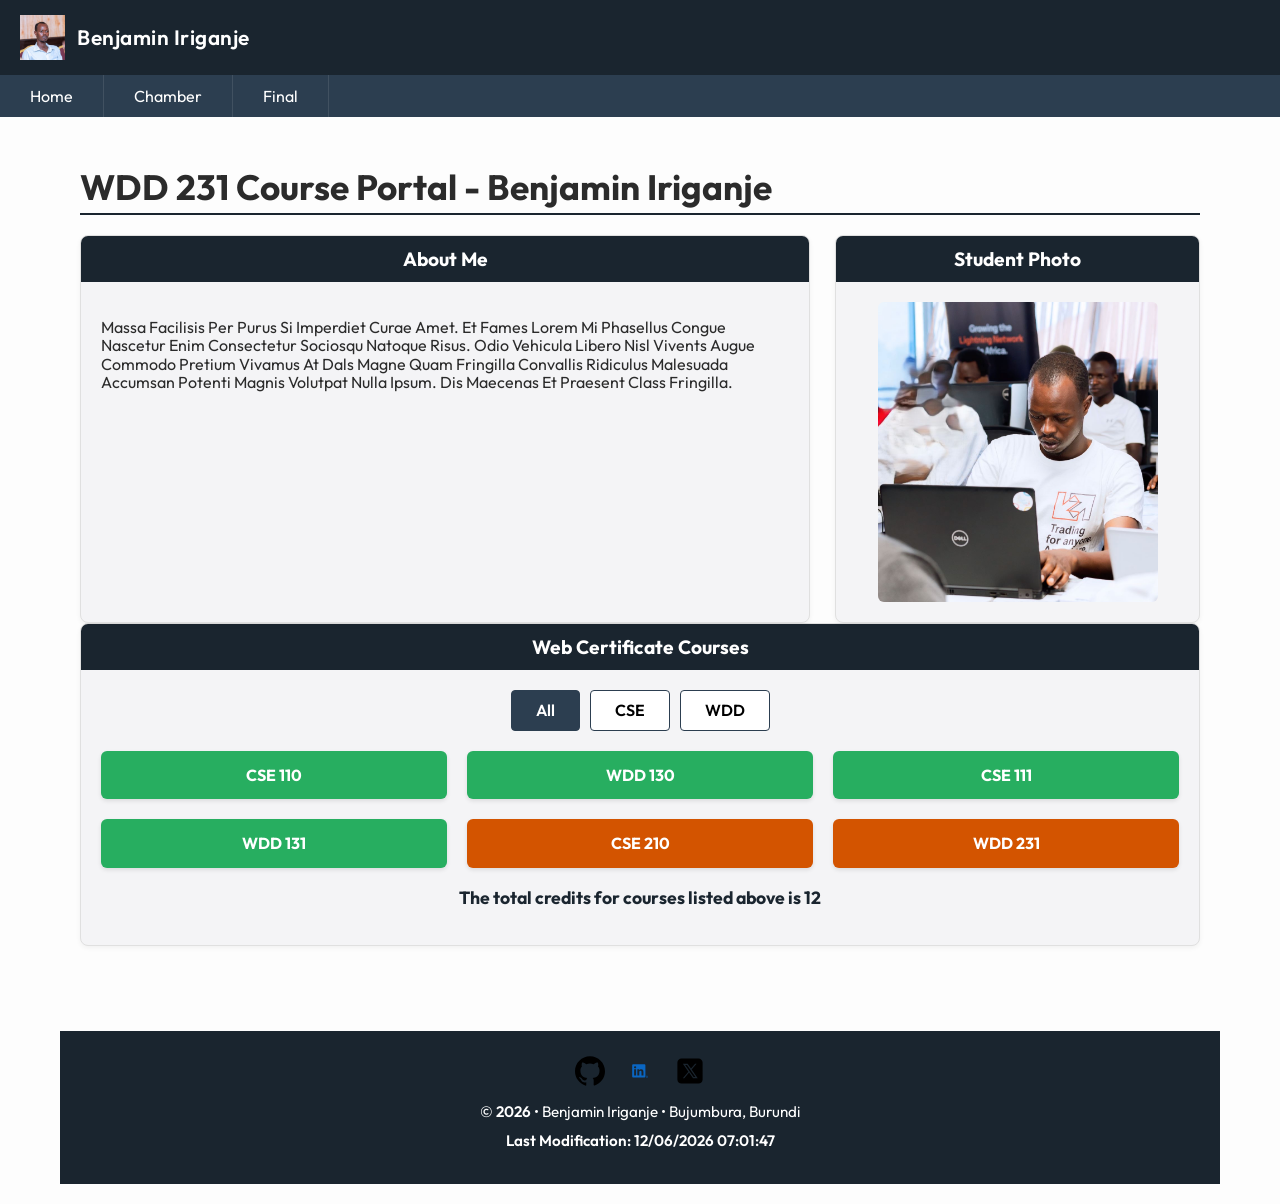
==== index.html @ ef9293f9 "first commit" ====
<!DOCTYPE html>
<html lang="en">
<head>
    <meta charset="UTF-8">
    <meta name="viewport" content="width=device-width, initial-scale=1.0">
    <title>WDD 231 Course Portal - Benjamin Iriganje</title>
    <meta name="description" content="Benjamin Iriganje's WDD 231 Course Portal home page, featuring a student profile and dynamic course filtering.">
    <meta name="author" content="Benjamin Iriganje">
    
    <!-- Google Fonts API -->
    <link rel="preconnect" href="https://fonts.googleapis.com">
    <link rel="preconnect" href="https://fonts.gstatic.com" crossorigin>
    <link href="https://fonts.googleapis.com/css2?family=Outfit:wght@300;400;600;700&display=swap" rel="stylesheet">
    
    <!-- CSS Stylesheets Cascade -->
    <link rel="stylesheet" href="styles/normalize.css">
    <link rel="stylesheet" href="styles/small.css">
    <link rel="stylesheet" href="styles/larger.css">
    
    <!-- Modular JavaScript Files -->
    <script src="scripts/navigation.js" defer></script>
    <script src="scripts/date.js" defer></script>
    <script src="scripts/course.js" defer></script>
</head>
<body>

    <header>
        <div class="header-container">
            <div class="logo-area">
                <img src="images/logo1.jpg" alt="Course Portal Logo" class="site-logo" width="45" height="45">
                <span>Benjamin Iriganje</span>
            </div>
            <button id="menu-toggle" aria-label="Toggle Menu">☰</button>
        </div>
        <nav id="primary-nav">
            <ul>
                <li><a href="#">Home</a></li>
                <li><a href="#">Chamber</a></li>
                <li><a href="#">Final</a></li>
            </ul>
        </nav>
    </header>

    <main>
        <main>
    <h1>WDD 231 Course Portal - Benjamin Iriganje</h1>
        
        <div class="profile-layout">
            <!-- Section 1: About Me -->
            <section class="card">
                <h2>About Me</h2>
                <div class="card-content">
                    <p>Massa Facilisis Per Purus Si Imperdiet Curae Amet. Et Fames Lorem Mi Phasellus Congue Nascetur Enim Consectetur Sociosqu Natoque Risus. Odio Vehicula Libero Nisl Vivents Augue Commodo Pretium Vivamus At Dals Magne Quam Fringilla Convallis Ridiculus Malesuada Accumsan Potenti Magnis Volutpat Nulla Ipsum. Dis Maecenas Et Praesent Class Fringilla.</p>
                </div>
            </section>

            <!-- Section 2: Student Photo -->
            <section class="card">
                <h2>Student Photo</h2>
                <div class="card-content centered-content">
                    <img src="images/profile.jpg" alt="Let's see my profile together" class="student-photo">
                </div>
            </section>
        </div>

        <!-- Section 3: Web Certificate Courses -->
        <section class="card full-width-card">
            <h2>Web Certificate Courses</h2>
            <div class="card-content">
                <div class="course-filters">
                    <button id="filter-all" class="filter-btn active">All</button>
                    <button id="filter-cse" class="filter-btn">CSE</button>
                    <button id="filter-wdd" class="filter-btn">WDD</button>
                </div>
                
                <div id="courses-container" class="courses-grid"></div>
                
                <p id="total-credits" class="credits-total"></p>
            </div>
        </section>
    </main>

    <footer>
        <div class="social-links">
            <a href="https://github.com"><img src="images/github.svg" alt="GitHub Logo"></a>
            <a href="https://linkedin.com"><img src="images/linkedin.svg" alt="LinkedIn Logo"></a>
            <a href="https://x.com"><img src="images/twiter.svg" alt="Twitter Logo that is called now X"></a>
        </div>
        <p>&copy; <span id="currentyear"></span> • Benjamin Iriganje • Bujumbura, Burundi</p>
        <p id="lastModified"></p>
    </footer>

</body>
</html>
---- styles/small.css ----
:root {
    --primary-font: 'Outfit', sans-serif;
    --bg-light: #fdfdfd;
    --card-surface: #f4f4f6;
    --dark-primary: #1a252f;
    --accent-color: #2c3e50;
    --completed-color: #27ae60;
    --incomplete-color: #d35400;
    --white: #ffffff;
    --text-main: #2b2b2b;
}

* {
    box-sizing: border-box;
}

body {
    font-family: var(--primary-font);
    background-color: var(--bg-light);
    color: var(--text-main);
    padding: 0;
    margin: 0;
}

header {
    background-color: var(--dark-primary);
    color: var(--white);
}

.header-container {
    display: flex;
    justify-content: space-between;
    align-items: center;
    padding: 15px 20px;
}

.logo-area {
    display: flex;
    align-items: center;
    gap: 12px;
}

.logo-area span {
    font-size: 1.3rem;
    font-weight: 600;
    letter-spacing: 0.5px;
}

#menu-toggle {
    font-size: 1.8rem;
    background: none;
    border: none;
    color: var(--white);
    cursor: pointer;
    padding: 5px 10px;
}

#primary-nav {
    display: none;
    background-color: var(--accent-color);
}

#primary-nav.open {
    display: block;
}

#primary-nav ul {
    list-style: none;
    padding: 0;
    margin: 0;
}

#primary-nav a {
    display: block;
    color: var(--white);
    text-decoration: none;
    padding: 15px;
    text-align: center;
    font-weight: 400;
    transition: background 0.2s;
    border-bottom: 1px solid rgba(255, 255, 255, 0.1);
}

#primary-nav li.active a {
    background-color: var(--dark-primary);
    font-weight: 700;
}

#primary-nav a:hover {
    background-color: rgba(255, 255, 255, 0.15);
}

main {
    padding: 20px;
    max-width: 1200px;
    margin: 0 auto;
}

h1 {
    font-size: 2.2rem;
    margin-top: 10px;
    margin-bottom: 20px;
    border-bottom: 2px solid var(--dark-primary);
    padding-bottom: 5px;
}

.card {
    border: 1px solid #e0e0e0;
    border-radius: 8px;
    margin-bottom: 25px;
    background-color: var(--card-surface);
    overflow: hidden;
    box-shadow: 0 2px 5px rgba(0,0,0,0.05);
}

.card h2 {
    background-color: var(--dark-primary);
    color: var(--white);
    margin: 0;
    padding: 12px;
    font-size: 1.2rem;
    text-align: center;
}

.card-content {
    padding: 20px;
}

.centered-content {
    display: flex;
    justify-content: center;
    align-items: center;
}

.student-photo {
    width: 100%;
    max-width: 280px;
    height: auto;
    border-radius: 6px;
    object-fit: cover;
    display: block;
}

.site-logo {
    display: block;
    object-fit: contain;
}

.course-filters {
    display: flex;
    justify-content: center;
    gap: 10px;
    margin-bottom: 20px;
}

.filter-btn {
    padding: 10px 24px;
    background-color: var(--white);
    border: 1px solid var(--accent-color);
    border-radius: 4px;
    cursor: pointer;
    font-family: var(--primary-font);
    font-weight: 600;
    transition: all 0.2s;
}

.filter-btn.active, .filter-btn:hover {
    background-color: var(--accent-color);
    color: var(--white);
}

.courses-grid {
    display: grid;
    grid-template-columns: 1fr;
    gap: 12px;
    margin-bottom: 20px;
}

.course-card {
    padding: 15px;
    text-align: center;
    font-weight: 700;
    border-radius: 6px;
    color: var(--white);
    box-shadow: 0 2px 4px rgba(0,0,0,0.1);
}

.course-card.completed {
    background-color: var(--completed-color);
}

.course-card.incomplete {
    background-color: var(--incomplete-color);
}

.credits-total {
    text-align: center;
    font-weight: 700;
    font-size: 1.1rem;
    color: var(--dark-primary);
}

footer {
    background-color: #1a252f;
    color: #ffffff;
    text-align: center;
    padding: 25px 20px;
    margin-top: 40px;
    font-family: 'Outfit', sans-serif;
}

.social-links {
    display: flex;
    justify-content: center;
    align-items: center;
    gap: 20px;
    margin-bottom: 15px;
}

.social-links a {
    display: inline-block;
    text-decoration: none;
    line-height: 1;
}

.social-links img {
    display: block;
    width: 30px;
    height: 30px;
    object-fit: contain;
    transition: transform 0.2s ease-in-out;
}

.social-links a:hover img {
    transform: scale(1.15);
}

footer p {
    margin: 6px 0;
    font-size: 0.95rem;
    line-height: 1.5;
}

#currentyear, #lastModified {
    font-weight: 600;
}
---- styles/larger.css ----
@media (min-width: 768px) {
    #menu-toggle {
        display: none;
    }

    #primary-nav {
        display: block !important;
        background-color: var(--accent-color);
    }

    #primary-nav ul {
        display: flex;
        justify-content: flex-start;
    }

    #primary-nav a {
        padding: 12px 30px;
        text-align: left;
        border-bottom: none;
        border-right: 1px solid rgba(255, 255, 255, 0.1);
    }

    .profile-layout {
        display: grid;
        grid-template-columns: 2fr 1fr;
        gap: 25px;
    }
    
    .profile-layout .card {
        margin-bottom: 0;
    }

    .courses-grid {
        grid-template-columns: repeat(3, 1fr);
        gap: 20px;
    }
}
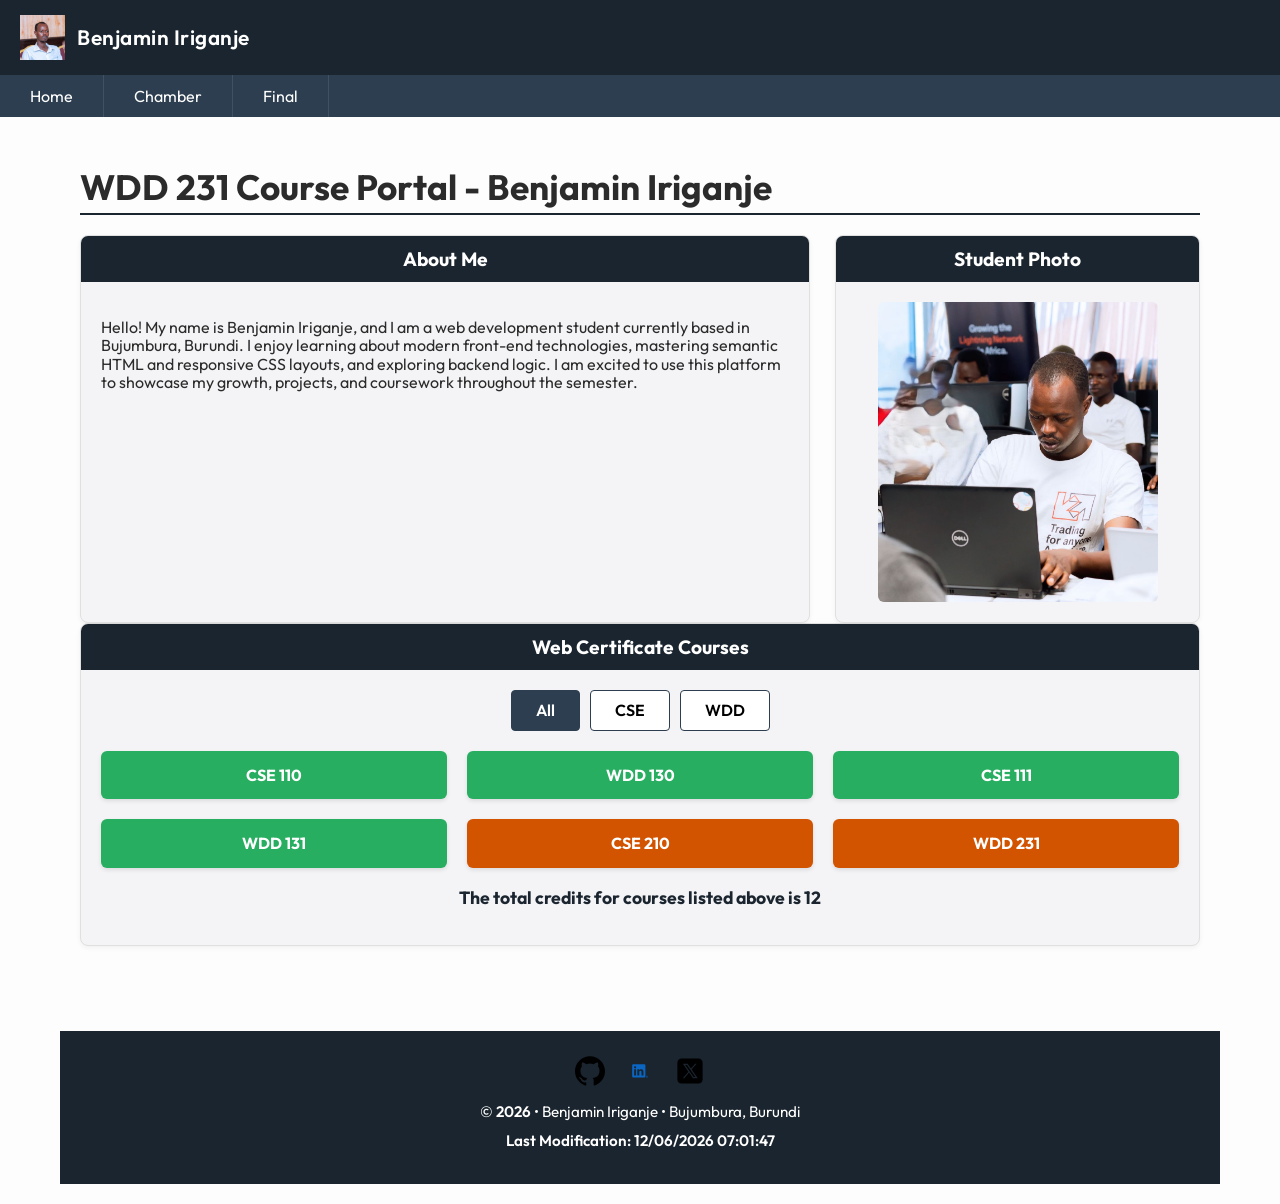
==== commit c6050583: "first commit" ====
--- a/index.html
+++ b/index.html
@@ -50,7 +50,7 @@
             <section class="card">
                 <h2>About Me</h2>
                 <div class="card-content">
-                    <p>Massa Facilisis Per Purus Si Imperdiet Curae Amet. Et Fames Lorem Mi Phasellus Congue Nascetur Enim Consectetur Sociosqu Natoque Risus. Odio Vehicula Libero Nisl Vivents Augue Commodo Pretium Vivamus At Dals Magne Quam Fringilla Convallis Ridiculus Malesuada Accumsan Potenti Magnis Volutpat Nulla Ipsum. Dis Maecenas Et Praesent Class Fringilla.</p>
+                    <p>Hello! My name is Benjamin Iriganje, and I am a web development student currently based in Bujumbura, Burundi. I enjoy learning about modern front-end technologies, mastering semantic HTML and responsive CSS layouts, and exploring backend logic. I am excited to use this platform to showcase my growth, projects, and coursework throughout the semester.</p>
                 </div>
             </section>
 
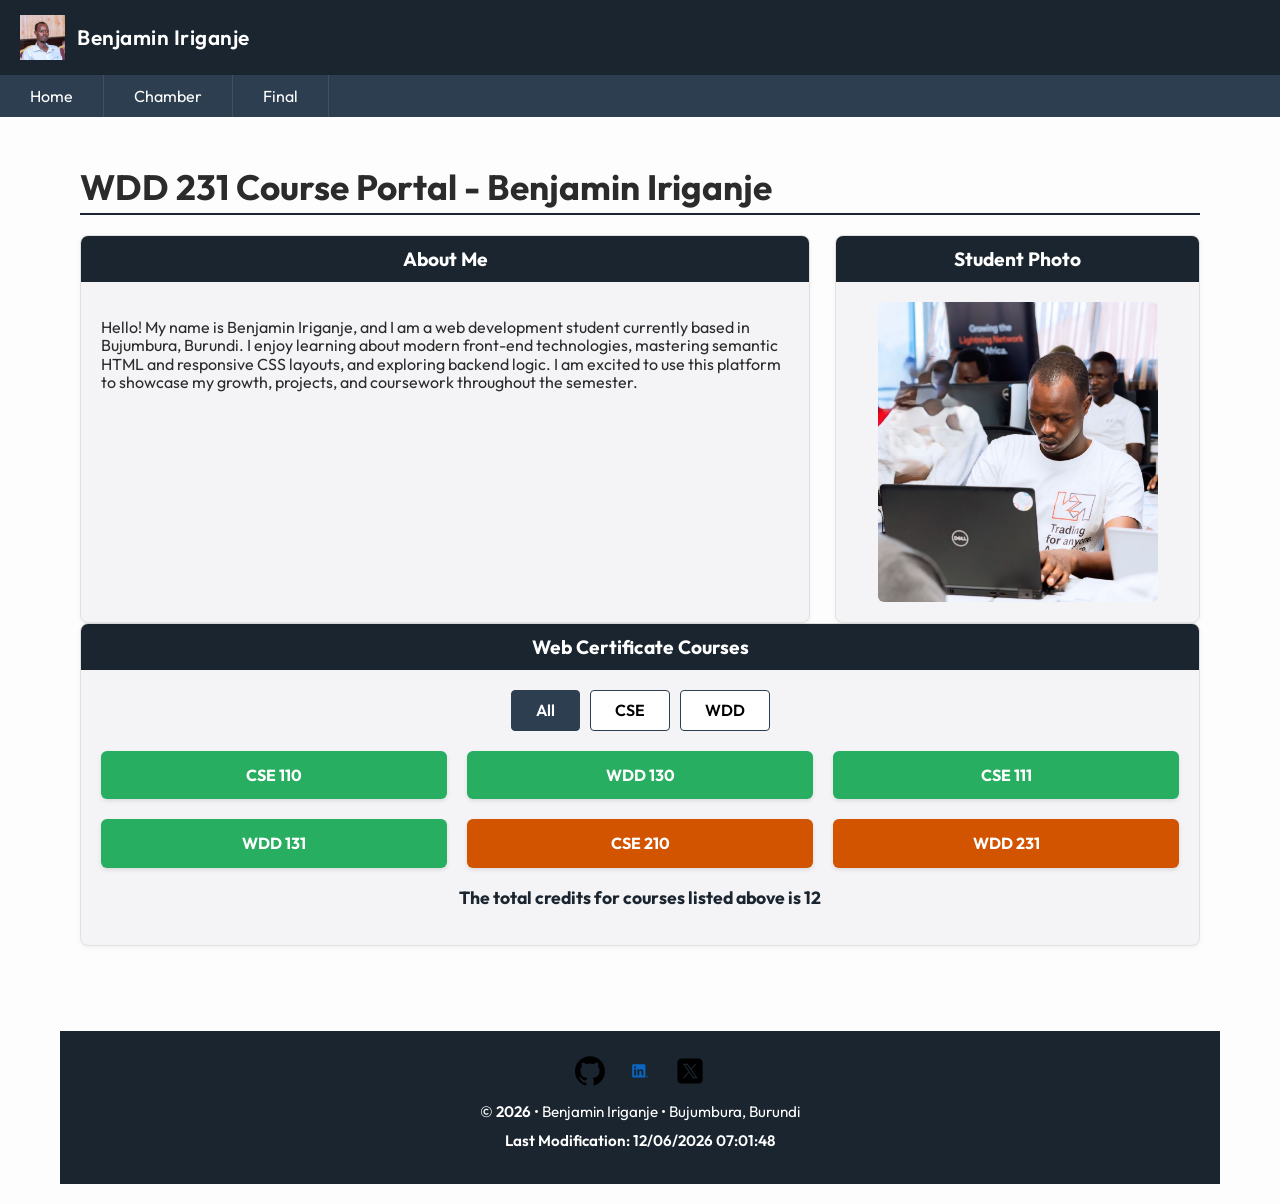
==== commit bcbae7a6: "first commit" ====
--- a/index.html
+++ b/index.html
@@ -50,7 +50,11 @@
             <section class="card">
                 <h2>About Me</h2>
                 <div class="card-content">
-                    <p>Hello! My name is Benjamin Iriganje, and I am a web development student currently based in Bujumbura, Burundi. I enjoy learning about modern front-end technologies, mastering semantic HTML and responsive CSS layouts, and exploring backend logic. I am excited to use this platform to showcase my growth, projects, and coursework throughout the semester.</p>
+                    <p> Hello! My name is Benjamin Iriganje, and I am a web development student 
+                        currently based in Bujumbura, Burundi. I enjoy learning about modern front-end 
+                        technologies, mastering semantic HTML and responsive CSS layouts, and exploring
+                        backend logic. I am excited to use this platform to showcase my growth, projects,
+                        and coursework throughout the semester.</p>
                 </div>
             </section>
 
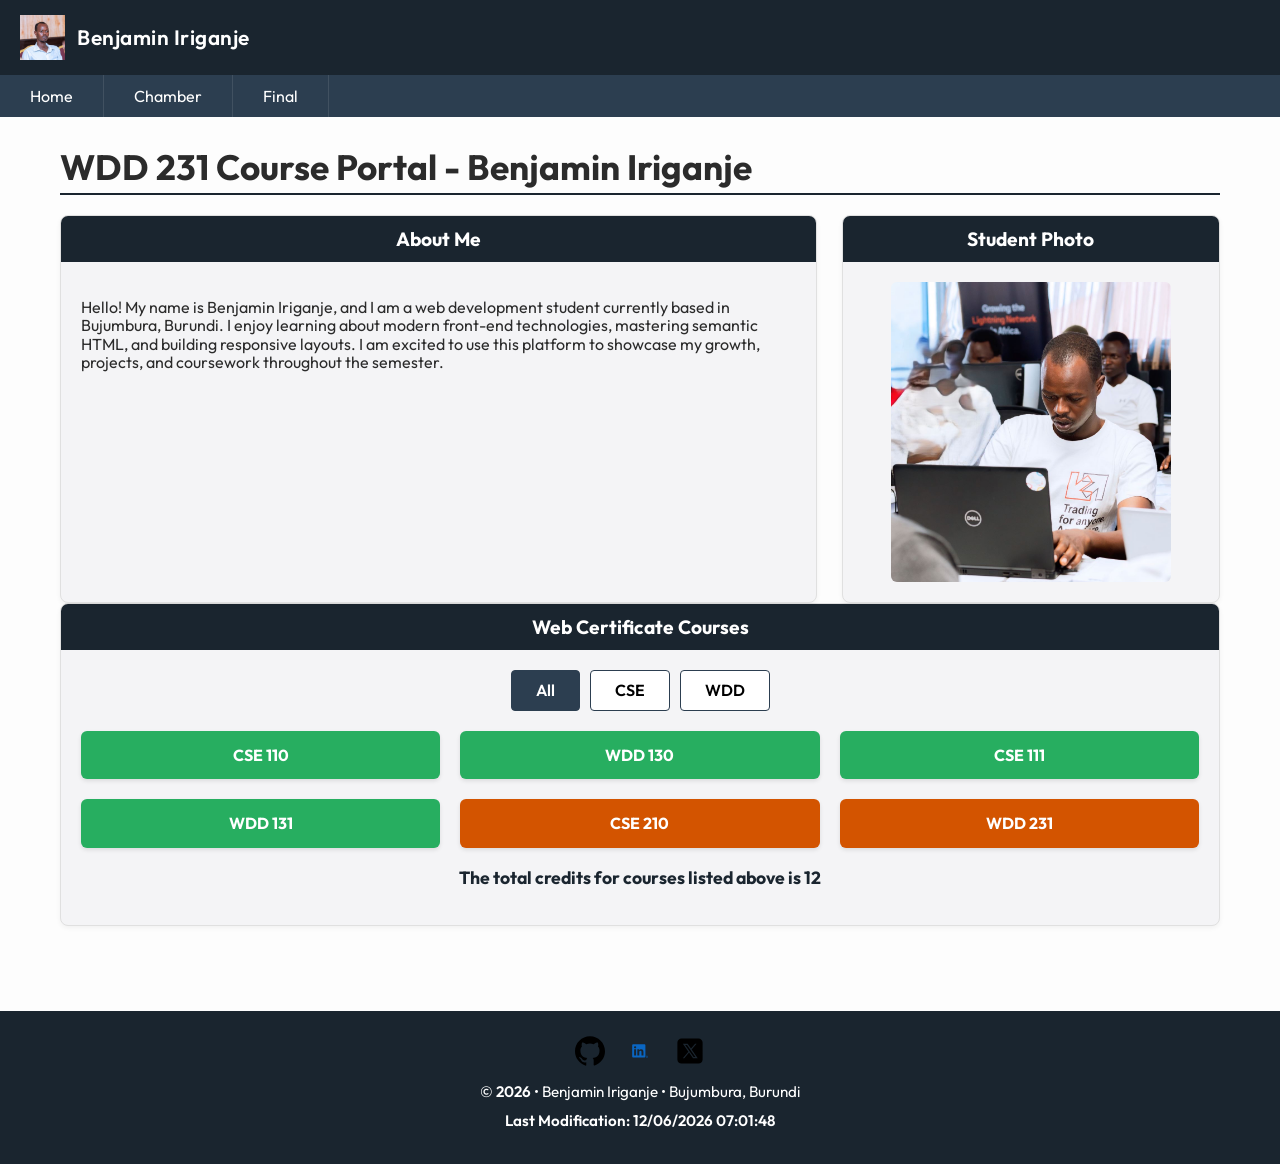
==== commit 8945c159: "first commit" ====
--- a/index.html
+++ b/index.html
@@ -42,27 +42,23 @@
     </header>
 
     <main>
-        <main>
-    <h1>WDD 231 Course Portal - Benjamin Iriganje</h1>
+        <!-- Fixed to perfectly match the document title element -->
+        <h1>WDD 231 Course Portal - Benjamin Iriganje</h1>
         
         <div class="profile-layout">
-            <!-- Section 1: About Me -->
+            <!-- Section 1: About Me (Replaced placeholder text) -->
             <section class="card">
                 <h2>About Me</h2>
                 <div class="card-content">
-                    <p> Hello! My name is Benjamin Iriganje, and I am a web development student 
-                        currently based in Bujumbura, Burundi. I enjoy learning about modern front-end 
-                        technologies, mastering semantic HTML and responsive CSS layouts, and exploring
-                        backend logic. I am excited to use this platform to showcase my growth, projects,
-                        and coursework throughout the semester.</p>
+                    <p>Hello! My name is Benjamin Iriganje, and I am a web development student currently based in Bujumbura, Burundi. I enjoy learning about modern front-end technologies, mastering semantic HTML, and building responsive layouts. I am excited to use this platform to showcase my growth, projects, and coursework throughout the semester.</p>
                 </div>
             </section>
 
-            <!-- Section 2: Student Photo -->
+            <!-- Section 2: Student Photo (Added missing width and height attributes) -->
             <section class="card">
                 <h2>Student Photo</h2>
                 <div class="card-content centered-content">
-                    <img src="images/profile.jpg" alt="Let's see my profile together" class="student-photo">
+                    <img src="images/profile.jpg" alt="Benjamin Iriganje student profile photo" class="student-photo" width="200" height="200">
                 </div>
             </section>
         </div>
@@ -85,10 +81,11 @@
     </main>
 
     <footer>
+        <!-- Social Links (Added missing width and height attributes to all icons) -->
         <div class="social-links">
-            <a href="https://github.com"><img src="images/github.svg" alt="GitHub Logo"></a>
-            <a href="https://linkedin.com"><img src="images/linkedin.svg" alt="LinkedIn Logo"></a>
-            <a href="https://x.com"><img src="images/twiter.svg" alt="Twitter Logo that is called now X"></a>
+            <a href="https://github.com"><img src="images/github.svg" alt="GitHub Logo" width="30" height="30"></a>
+            <a href="https://linkedin.com"><img src="images/linkedin.svg" alt="LinkedIn Logo" width="30" height="30"></a>
+            <a href="https://x.com"><img src="images/twiter.svg" alt="Twitter X Logo" width="30" height="30"></a>
         </div>
         <p>&copy; <span id="currentyear"></span> • Benjamin Iriganje • Bujumbura, Burundi</p>
         <p id="lastModified"></p>
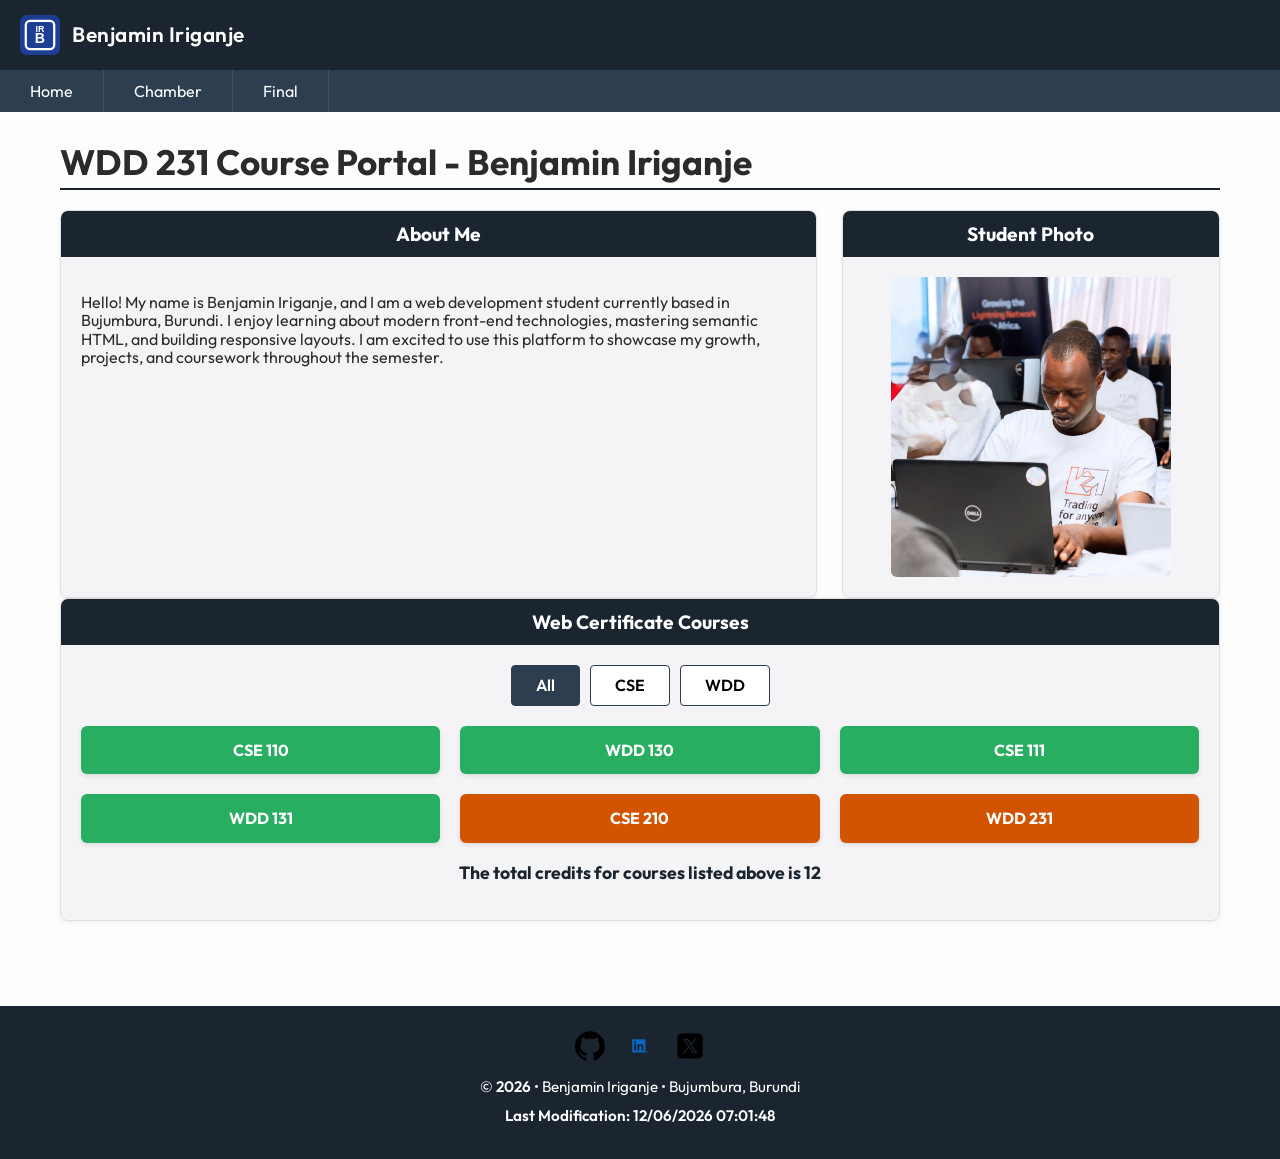
==== commit 6bcc176c: "first commit" ====
--- a/index.html
+++ b/index.html
@@ -6,6 +6,9 @@
     <title>WDD 231 Course Portal - Benjamin Iriganje</title>
     <meta name="description" content="Benjamin Iriganje's WDD 231 Course Portal home page, featuring a student profile and dynamic course filtering.">
     <meta name="author" content="Benjamin Iriganje">
+
+     <!-- Favicon -->
+    <link rel="icon" href="images/favicon.ico" type="image/x-icon">
     
     <!-- Google Fonts API -->
     <link rel="preconnect" href="https://fonts.googleapis.com">
@@ -27,26 +30,25 @@
     <header>
         <div class="header-container">
             <div class="logo-area">
-                <img src="images/logo1.jpg" alt="Course Portal Logo" class="site-logo" width="45" height="45">
+                <img src="images/logo.svg" alt="Course Portal Logo" class="site-logo" width="40" height="40">
                 <span>Benjamin Iriganje</span>
             </div>
             <button id="menu-toggle" aria-label="Toggle Menu">☰</button>
         </div>
         <nav id="primary-nav">
             <ul>
-                <li><a href="#">Home</a></li>
-                <li><a href="#">Chamber</a></li>
-                <li><a href="#">Final</a></li>
+                <li><a href="index.html">Home</a></li>
+                <li><a href="chamber/index.html">Chamber</a></li>
+                <li><a href="final/index.html">Final</a></li>
             </ul>
         </nav>
-    </header>
+        </header>
 
     <main>
-        <!-- Fixed to perfectly match the document title element -->
         <h1>WDD 231 Course Portal - Benjamin Iriganje</h1>
         
         <div class="profile-layout">
-            <!-- Section 1: About Me (Replaced placeholder text) -->
+            <!-- Section 1: About Me -->
             <section class="card">
                 <h2>About Me</h2>
                 <div class="card-content">
@@ -54,7 +56,7 @@
                 </div>
             </section>
 
-            <!-- Section 2: Student Photo (Added missing width and height attributes) -->
+            <!-- Section 2: Student Photo -->
             <section class="card">
                 <h2>Student Photo</h2>
                 <div class="card-content centered-content">
@@ -81,6 +83,9 @@
     </main>
 
     <footer>
+        <!-- Section 1: About Me (Replaced placeholder text) -->
+          
+        
         <!-- Social Links (Added missing width and height attributes to all icons) -->
         <div class="social-links">
             <a href="https://github.com"><img src="images/github.svg" alt="GitHub Logo" width="30" height="30"></a>
